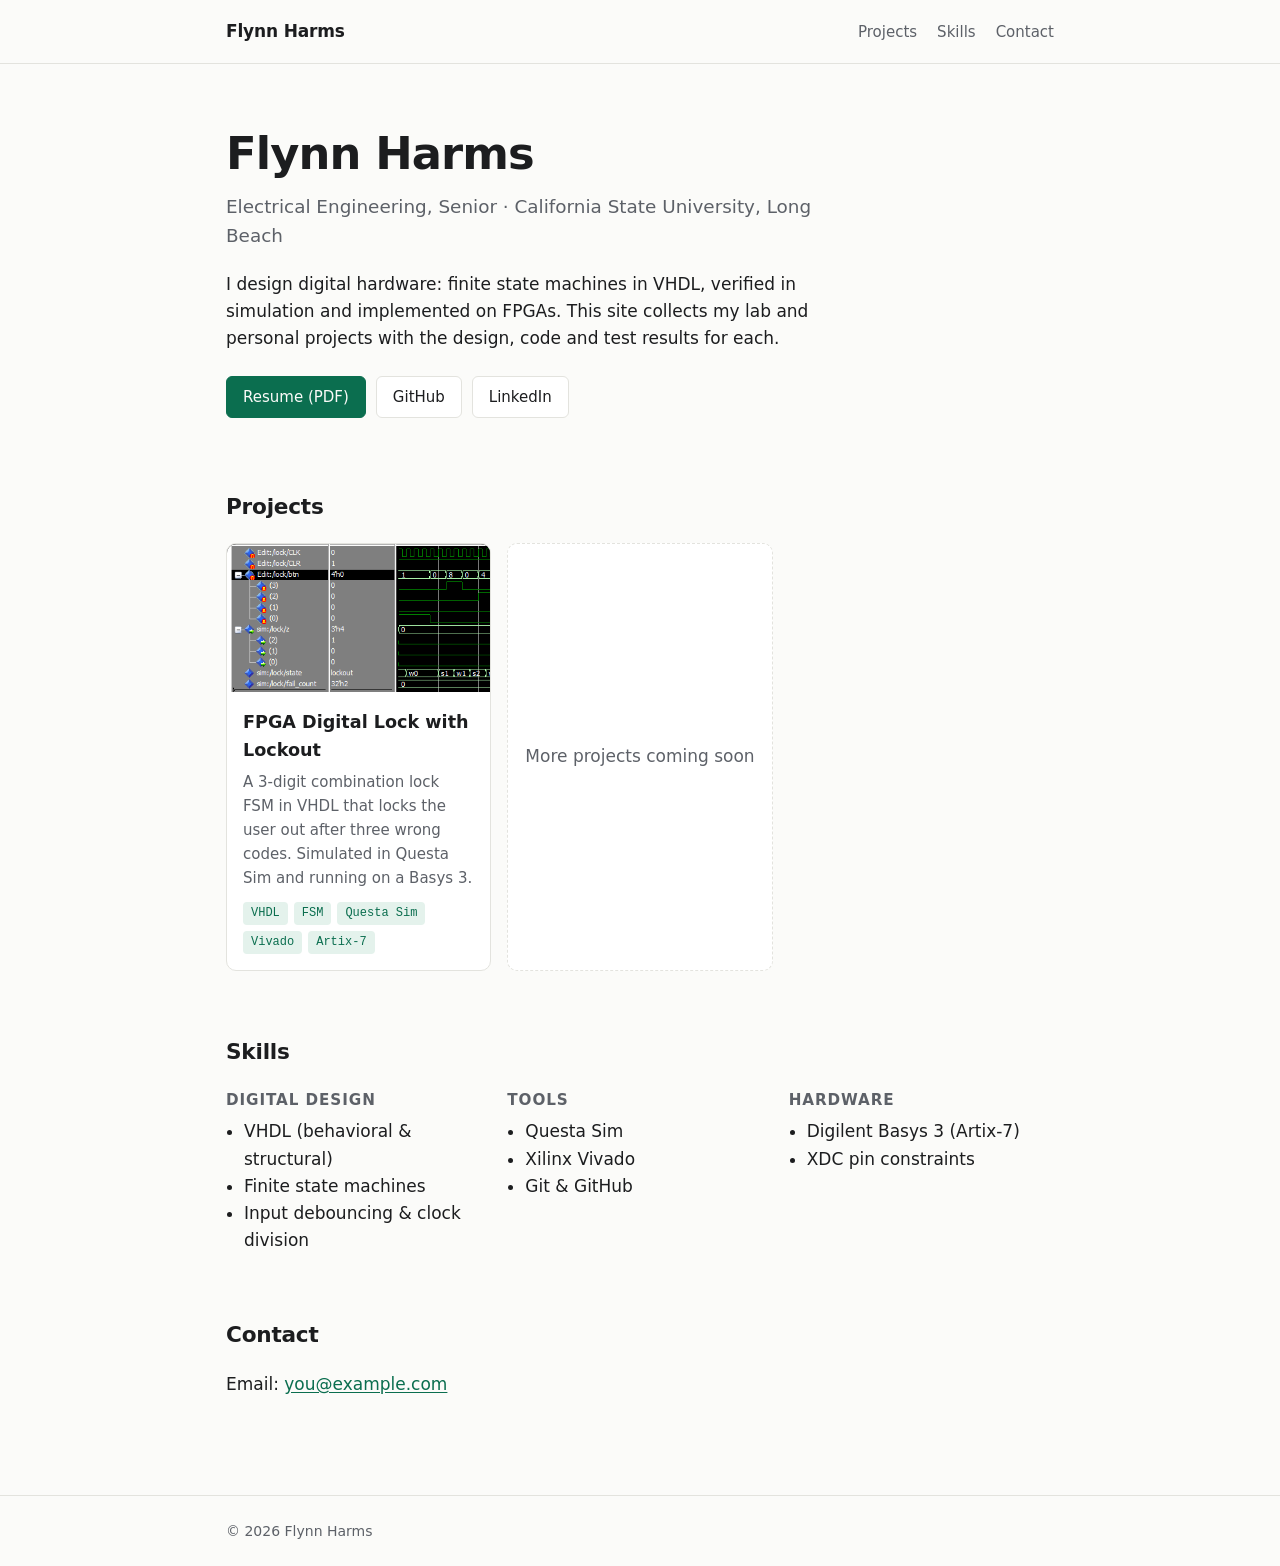
==== index.html @ 10660e9b "Add portfolio site with FPGA digital lock project Static HTML/CSS site for GitHub Pages: home page w" ====
<!doctype html>
<html lang="en">
<head>
  <meta charset="utf-8">
  <meta name="viewport" content="width=device-width, initial-scale=1">
  <title>Flynn Harms | Electrical Engineering</title>
  <meta name="description" content="Portfolio of Flynn Harms, electrical engineering student at California State University, Long Beach. Digital design, FPGA and embedded projects.">
  <link rel="stylesheet" href="assets/style.css">
</head>
<body>
  <header class="site-header">
    <div class="wrap">
      <a class="brand" href="./">Flynn Harms</a>
      <nav class="nav">
        <a href="#projects">Projects</a>
        <a href="#skills">Skills</a>
        <a href="#contact">Contact</a>
      </nav>
    </div>
  </header>

  <main class="wrap">
    <section class="hero">
      <h1>Flynn Harms</h1>
      <p class="role">Electrical Engineering, Senior · California State University, Long Beach</p>
      <p>
        I design digital hardware: finite state machines in VHDL, verified in simulation
        and implemented on FPGAs. This site collects my lab and personal projects
        with the design, code and test results for each.
      </p>
      <div class="links">
        <!-- TODO: add your resume PDF as assets/resume.pdf -->
        <a class="btn primary" href="assets/resume.pdf">Resume (PDF)</a>
        <a class="btn" href="https://github.com/flynnharms">GitHub</a>
        <!-- TODO: replace with your LinkedIn URL -->
        <a class="btn" href="https://www.linkedin.com/in/YOUR-LINKEDIN">LinkedIn</a>
      </div>
    </section>

    <section id="projects">
      <h2>Projects</h2>
      <div class="cards">
        <a class="card" href="projects/digital-lock/">
          <img src="projects/digital-lock/img/thumb.png" alt="Questa Sim waveform of the digital lock reaching the lockout state">
          <div class="body">
            <h3>FPGA Digital Lock with Lockout</h3>
            <p>A 3-digit combination lock FSM in VHDL that locks the user out after three wrong codes. Simulated in Questa Sim and running on a Basys 3.</p>
            <ul class="tags">
              <li>VHDL</li><li>FSM</li><li>Questa Sim</li><li>Vivado</li><li>Artix-7</li>
            </ul>
          </div>
        </a>

        <!-- Copy the card above for each new project -->
        <div class="card placeholder">
          <div class="body">More projects coming soon</div>
        </div>
      </div>
    </section>

    <section id="skills">
      <h2>Skills</h2>
      <div class="skills">
        <div>
          <h3>Digital design</h3>
          <ul>
            <li>VHDL (behavioral &amp; structural)</li>
            <li>Finite state machines</li>
            <li>Input debouncing &amp; clock division</li>
          </ul>
        </div>
        <div>
          <h3>Tools</h3>
          <ul>
            <li>Questa Sim</li>
            <li>Xilinx Vivado</li>
            <li>Git &amp; GitHub</li>
          </ul>
        </div>
        <div>
          <h3>Hardware</h3>
          <ul>
            <li>Digilent Basys 3 (Artix-7)</li>
            <li>XDC pin constraints</li>
          </ul>
        </div>
      </div>
    </section>

    <section id="contact">
      <h2>Contact</h2>
      <!-- TODO: put the email address you want recruiters to use -->
      <p>Email: <a href="mailto:you@example.com">you@example.com</a></p>
    </section>
  </main>

  <footer class="site-footer">
    <div class="wrap">© 2026 Flynn Harms</div>
  </footer>
</body>
</html>
---- assets/style.css ----
:root {
  --bg: #fbfbf9;
  --surface: #ffffff;
  --text: #1c1d1f;
  --muted: #5d6168;
  --line: #e3e3de;
  --accent: #0b6e4f;
  --accent-soft: #e4f2ec;
  --code-bg: #f3f3ef;
  --mono: ui-monospace, "SFMono-Regular", "JetBrains Mono", Menlo, Consolas, monospace;
  --sans: "Inter", system-ui, -apple-system, "Segoe UI", Roboto, sans-serif;
}

@media (prefers-color-scheme: dark) {
  :root {
    --bg: #121315;
    --surface: #1a1c1f;
    --text: #e8e8e6;
    --muted: #a0a4ab;
    --line: #2c2f33;
    --accent: #4cc79a;
    --accent-soft: #17332a;
    --code-bg: #1e2124;
  }
}

* { box-sizing: border-box; }

html { -webkit-text-size-adjust: 100%; }

body {
  margin: 0;
  background: var(--bg);
  color: var(--text);
  font-family: var(--sans);
  font-size: 17px;
  line-height: 1.6;
}

a { color: var(--accent); text-underline-offset: 2px; }
a:hover { text-decoration-thickness: 2px; }

.wrap { max-width: 860px; margin: 0 auto; padding: 0 16px; }

/* Header / nav */
.site-header { border-bottom: 1px solid var(--line); }
.site-header .wrap {
  display: flex; align-items: center; justify-content: space-between;
  gap: 16px; padding-top: 18px; padding-bottom: 18px; flex-wrap: wrap;
}
.brand { font-weight: 700; color: var(--text); text-decoration: none; letter-spacing: -0.01em; }
.nav { display: flex; gap: 20px; font-size: 15px; }
.nav a { color: var(--muted); text-decoration: none; }
.nav a:hover { color: var(--text); }

/* Hero */
.hero { padding: 64px 0 40px; }
.hero h1 { font-size: clamp(2rem, 5vw, 2.8rem); line-height: 1.15; margin: 0 0 12px; letter-spacing: -0.02em; }
.hero .role { font-size: 1.15rem; color: var(--muted); margin: 0 0 20px; }
.hero p { max-width: 640px; }
.links { display: flex; flex-wrap: wrap; gap: 10px; margin-top: 24px; }
.btn {
  display: inline-block; padding: 8px 16px; border: 1px solid var(--line);
  border-radius: 6px; text-decoration: none; color: var(--text); font-size: 15px;
  background: var(--surface);
}
.btn:hover { border-color: var(--accent); color: var(--accent); }
.btn.primary { background: var(--accent); border-color: var(--accent); color: var(--bg); }
.btn.primary:hover { opacity: 0.9; color: var(--bg); }

section { padding: 32px 0; }
h2 { font-size: 1.35rem; margin: 0 0 18px; letter-spacing: -0.01em; }
h3 { font-size: 1.1rem; margin: 28px 0 8px; }

/* Project cards */
.cards { display: grid; gap: 16px; grid-template-columns: repeat(auto-fill, minmax(260px, 1fr)); }
.card {
  display: flex; flex-direction: column; background: var(--surface);
  border: 1px solid var(--line); border-radius: 10px; overflow: hidden;
  text-decoration: none; color: var(--text); transition: border-color .15s;
}
.card:hover { border-color: var(--accent); }
.card img { width: 100%; aspect-ratio: 16 / 9; object-fit: cover; object-position: left top; background: #000; display: block; }
.card .body { padding: 16px; }
.card h3 { margin: 0 0 6px; }
.card p { margin: 0 0 12px; color: var(--muted); font-size: 15px; }
.card.placeholder { border-style: dashed; justify-content: center; min-height: 200px; }
.card.placeholder .body { text-align: center; color: var(--muted); }

.tags { display: flex; flex-wrap: wrap; gap: 6px; padding: 0; margin: 0; list-style: none; }
.tags li {
  font-family: var(--mono); font-size: 12px; padding: 2px 8px;
  border-radius: 4px; background: var(--accent-soft); color: var(--accent);
}

/* Skills */
.skills { display: grid; gap: 16px; grid-template-columns: repeat(auto-fill, minmax(220px, 1fr)); }
.skills h3 { margin: 0 0 6px; font-size: 0.95rem; text-transform: uppercase; letter-spacing: 0.06em; color: var(--muted); }
.skills ul { margin: 0; padding-left: 18px; }

/* Project page */
.breadcrumb { font-size: 14px; color: var(--muted); margin: 32px 0 8px; }
.breadcrumb a { color: var(--muted); }
.project-title { font-size: clamp(1.8rem, 4.5vw, 2.4rem); line-height: 1.2; margin: 0 0 10px; letter-spacing: -0.02em; }
.lede { font-size: 1.1rem; color: var(--muted); margin: 0 0 18px; }

.facts {
  display: grid; grid-template-columns: repeat(auto-fit, minmax(170px, 1fr));
  gap: 1px; background: var(--line); border: 1px solid var(--line);
  border-radius: 10px; overflow: hidden; margin: 24px 0;
}
.facts div { background: var(--surface); padding: 12px 14px; }
.facts dt { font-size: 12px; text-transform: uppercase; letter-spacing: 0.06em; color: var(--muted); }
.facts dd { margin: 2px 0 0; font-weight: 600; font-size: 15px; }

figure { margin: 24px 0; }
figure img { width: 100%; height: auto; border: 1px solid var(--line); border-radius: 8px; display: block; }
figcaption { font-size: 14px; color: var(--muted); margin-top: 8px; }

.scroll-x { overflow-x: auto; }
table { border-collapse: collapse; width: 100%; font-size: 15px; }
th, td { text-align: left; padding: 8px 12px; border-bottom: 1px solid var(--line); white-space: nowrap; }
th { font-size: 13px; text-transform: uppercase; letter-spacing: 0.05em; color: var(--muted); font-weight: 600; }
td code { font-family: var(--mono); }

code { font-family: var(--mono); font-size: 0.9em; background: var(--code-bg); padding: 1px 5px; border-radius: 4px; }
pre {
  font-family: var(--mono); font-size: 13.5px; line-height: 1.5;
  background: var(--code-bg); border: 1px solid var(--line); border-radius: 8px;
  padding: 14px 16px; overflow-x: auto;
}
pre code { background: none; padding: 0; font-size: inherit; }

.flow { display: flex; flex-wrap: wrap; align-items: center; gap: 8px; font-family: var(--mono); font-size: 14px; margin: 16px 0; }
.flow span { padding: 6px 10px; border: 1px solid var(--line); border-radius: 6px; background: var(--surface); }
.flow i { font-style: normal; color: var(--muted); }

.site-footer { border-top: 1px solid var(--line); margin-top: 48px; padding: 24px 0; font-size: 14px; color: var(--muted); }
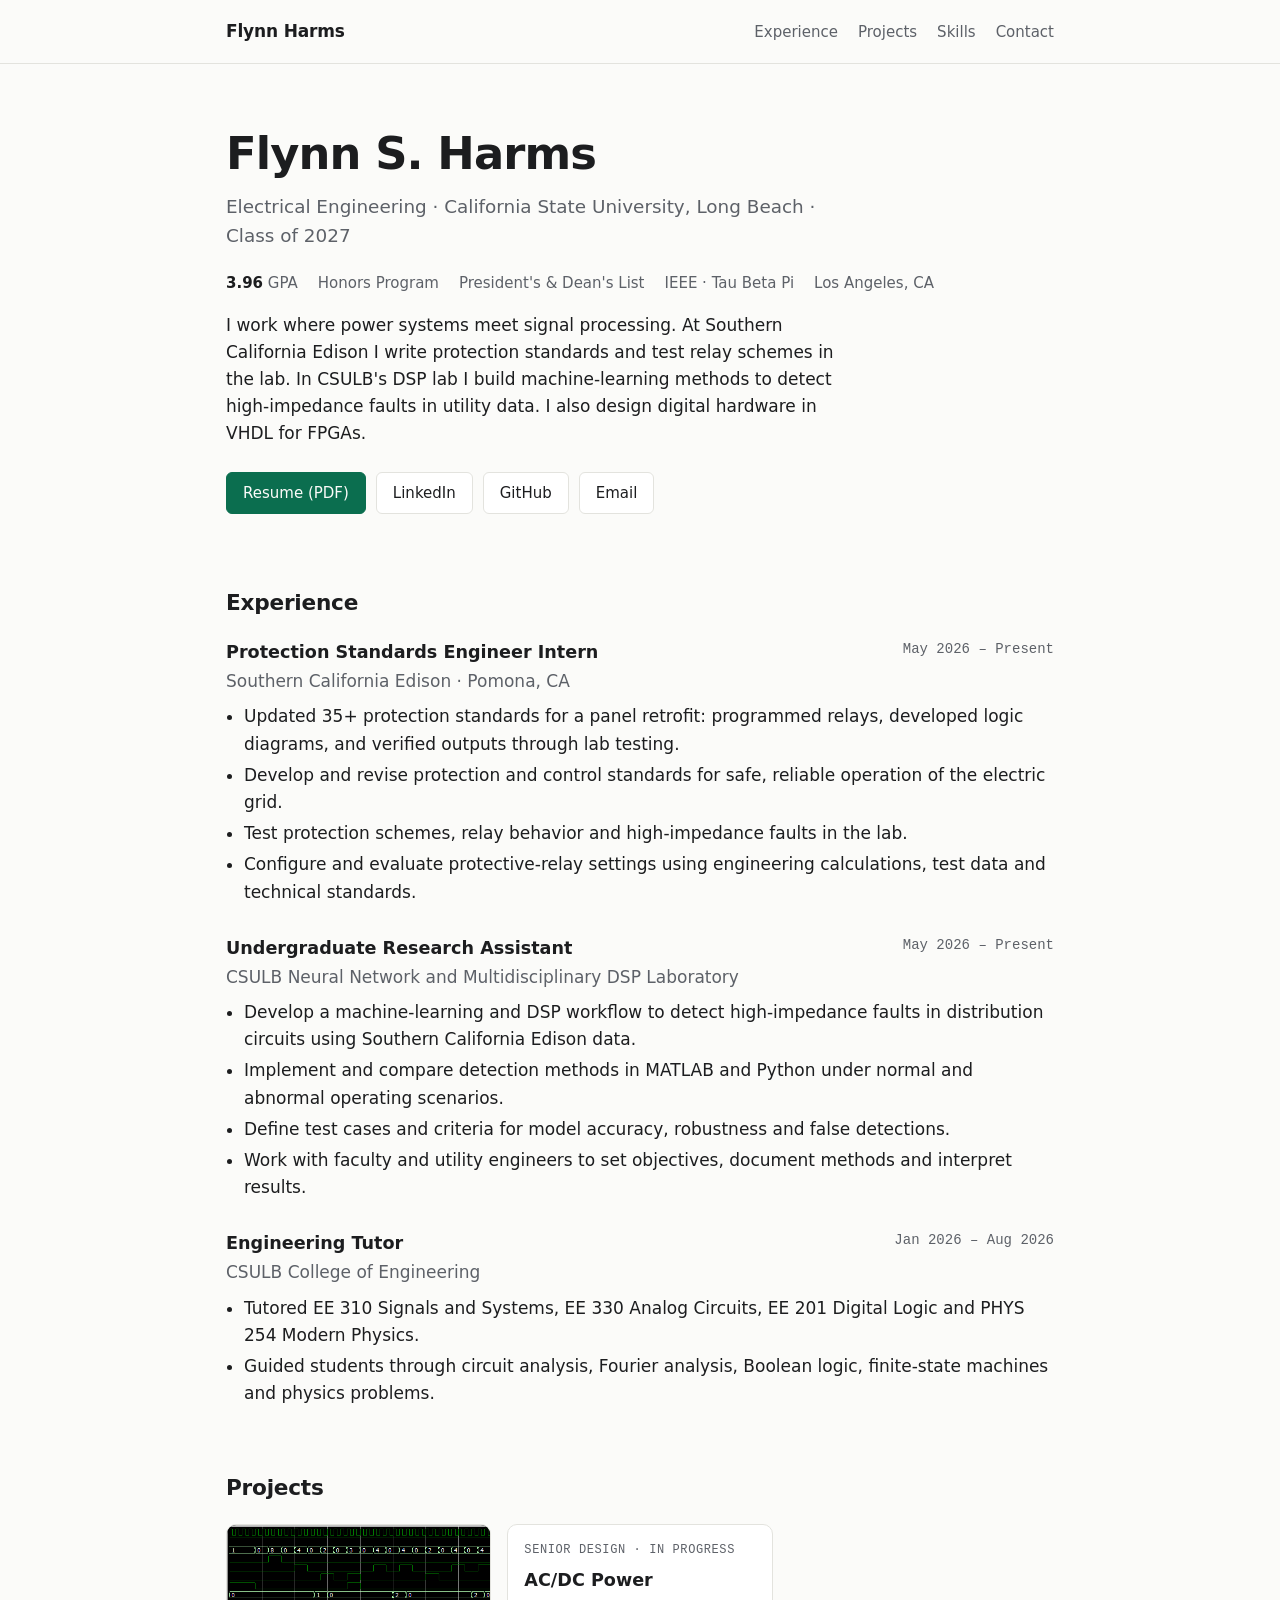
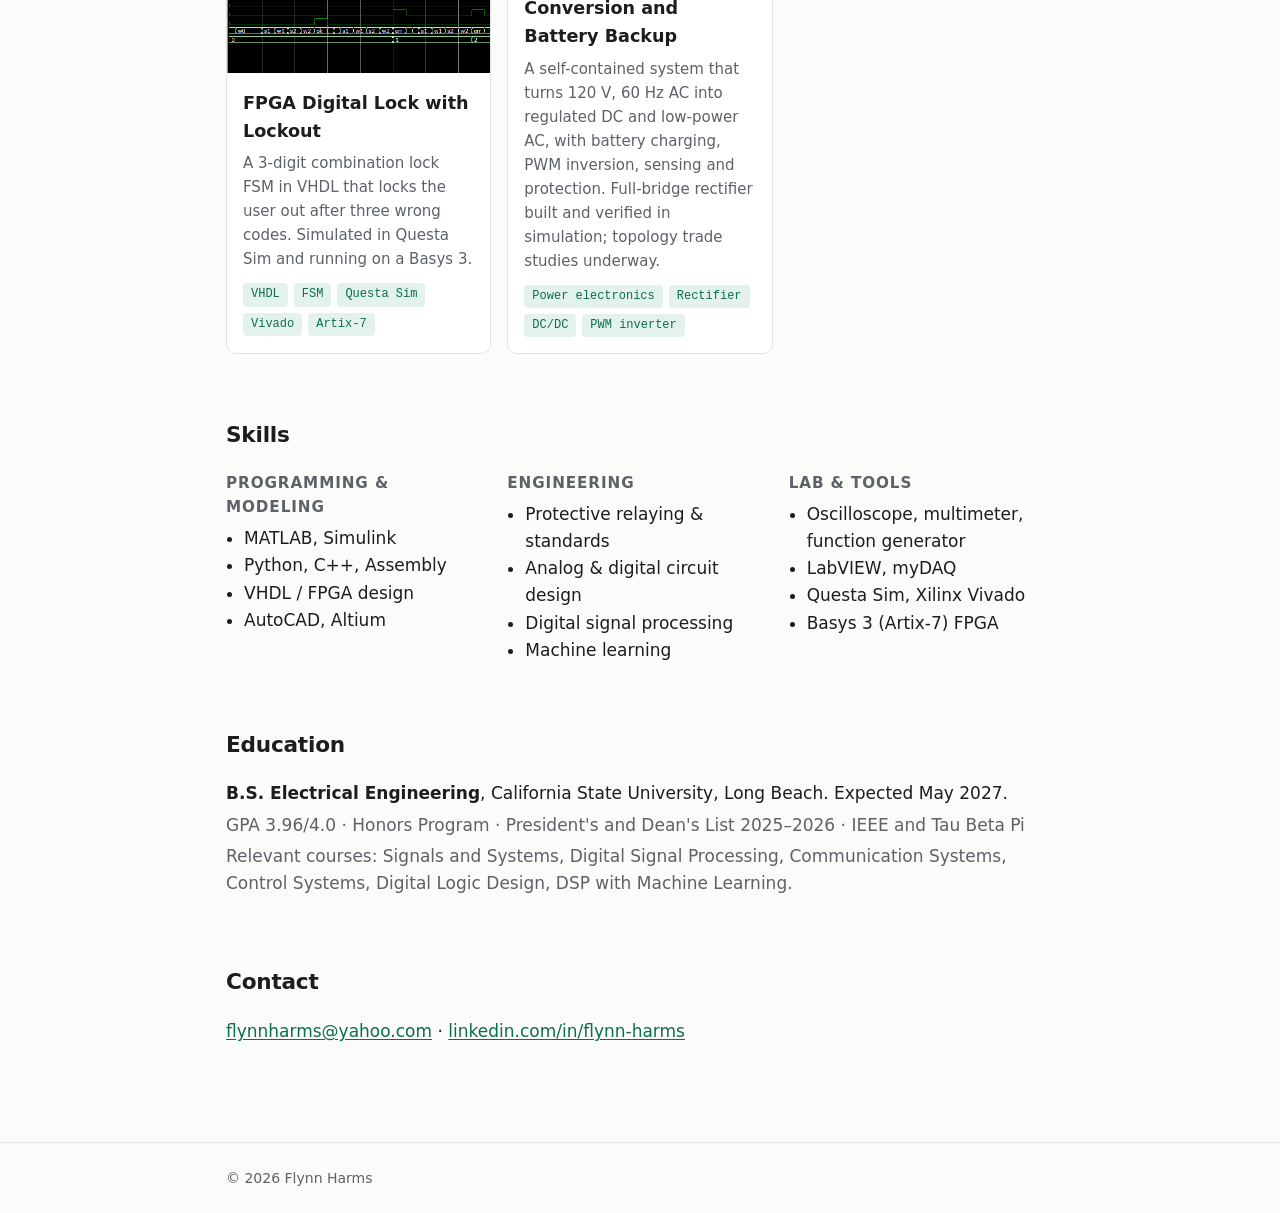
==== commit f2965a1f: "Add resume details: experience, education, skills, capstone Adds the resume PDF, an Experience secti" ====
--- a/index.html
+++ b/index.html
@@ -4,7 +4,7 @@
   <meta charset="utf-8">
   <meta name="viewport" content="width=device-width, initial-scale=1">
   <title>Flynn Harms | Electrical Engineering</title>
-  <meta name="description" content="Portfolio of Flynn Harms, electrical engineering student at California State University, Long Beach. Digital design, FPGA and embedded projects.">
+  <meta name="description" content="Portfolio of Flynn Harms, electrical engineering student at California State University, Long Beach. Power system protection, DSP and machine learning, and FPGA design.">
   <link rel="stylesheet" href="assets/style.css">
 </head>
 <body>
@@ -12,6 +12,7 @@
     <div class="wrap">
       <a class="brand" href="./">Flynn Harms</a>
       <nav class="nav">
+        <a href="#experience">Experience</a>
         <a href="#projects">Projects</a>
         <a href="#skills">Skills</a>
         <a href="#contact">Contact</a>
@@ -21,19 +22,71 @@
 
   <main class="wrap">
     <section class="hero">
-      <h1>Flynn Harms</h1>
-      <p class="role">Electrical Engineering, Senior · California State University, Long Beach</p>
+      <h1>Flynn S. Harms</h1>
+      <p class="role">Electrical Engineering · California State University, Long Beach · Class of 2027</p>
+      <ul class="highlights">
+        <li><strong>3.96</strong> GPA</li>
+        <li>Honors Program</li>
+        <li>President's &amp; Dean's List</li>
+        <li>IEEE · Tau Beta Pi</li>
+        <li>Los Angeles, CA</li>
+      </ul>
       <p>
-        I design digital hardware: finite state machines in VHDL, verified in simulation
-        and implemented on FPGAs. This site collects my lab and personal projects
-        with the design, code and test results for each.
+        I work where power systems meet signal processing. At Southern California Edison I write
+        protection standards and test relay schemes in the lab. In CSULB's DSP lab I build machine-learning
+        methods to detect high-impedance faults in utility data. I also design digital hardware in VHDL
+        for FPGAs.
       </p>
       <div class="links">
-        <!-- TODO: add your resume PDF as assets/resume.pdf -->
         <a class="btn primary" href="assets/resume.pdf">Resume (PDF)</a>
+        <a class="btn" href="https://www.linkedin.com/in/flynn-harms/">LinkedIn</a>
         <a class="btn" href="https://github.com/flynnharms">GitHub</a>
-        <!-- TODO: replace with your LinkedIn URL -->
-        <a class="btn" href="https://www.linkedin.com/in/YOUR-LINKEDIN">LinkedIn</a>
+        <a class="btn" href="mailto:flynnharms@yahoo.com">Email</a>
+      </div>
+    </section>
+
+    <section id="experience">
+      <h2>Experience</h2>
+      <div class="jobs">
+        <article class="job">
+          <header>
+            <h3>Protection Standards Engineer Intern</h3>
+            <span class="when">May 2026 – Present</span>
+          </header>
+          <p class="org">Southern California Edison · Pomona, CA</p>
+          <ul>
+            <li>Updated 35+ protection standards for a panel retrofit: programmed relays, developed logic diagrams, and verified outputs through lab testing.</li>
+            <li>Develop and revise protection and control standards for safe, reliable operation of the electric grid.</li>
+            <li>Test protection schemes, relay behavior and high-impedance faults in the lab.</li>
+            <li>Configure and evaluate protective-relay settings using engineering calculations, test data and technical standards.</li>
+          </ul>
+        </article>
+
+        <article class="job">
+          <header>
+            <h3>Undergraduate Research Assistant</h3>
+            <span class="when">May 2026 – Present</span>
+          </header>
+          <p class="org">CSULB Neural Network and Multidisciplinary DSP Laboratory</p>
+          <ul>
+            <li>Develop a machine-learning and DSP workflow to detect high-impedance faults in distribution circuits using Southern California Edison data.</li>
+            <li>Implement and compare detection methods in MATLAB and Python under normal and abnormal operating scenarios.</li>
+            <li>Define test cases and criteria for model accuracy, robustness and false detections.</li>
+            <li>Work with faculty and utility engineers to set objectives, document methods and interpret results.</li>
+          </ul>
+        </article>
+
+        <article class="job">
+          <header>
+            <h3>Engineering Tutor</h3>
+            <span class="when">Jan 2026 – Aug 2026</span>
+          </header>
+          <p class="org">CSULB College of Engineering</p>
+          <ul>
+            <li>Tutored EE 310 Signals and Systems, EE 330 Analog Circuits, EE 201 Digital Logic and PHYS 254 Modern Physics.</li>
+            <li>Guided students through circuit analysis, Fourier analysis, Boolean logic, finite-state machines and physics problems.</li>
+          </ul>
+        </article>
       </div>
     </section>
 
@@ -51,9 +104,16 @@
           </div>
         </a>
 
-        <!-- Copy the card above for each new project -->
-        <div class="card placeholder">
-          <div class="body">More projects coming soon</div>
+        <!-- When the capstone has a page, change this div to <a class="card" href="projects/capstone/"> and drop "static" -->
+        <div class="card static">
+          <div class="body">
+            <p class="status">Senior design · In progress</p>
+            <h3>AC/DC Power Conversion and Battery Backup</h3>
+            <p>A self-contained system that turns 120 V, 60 Hz AC into regulated DC and low-power AC, with battery charging, PWM inversion, sensing and protection. Full-bridge rectifier built and verified in simulation; topology trade studies underway.</p>
+            <ul class="tags">
+              <li>Power electronics</li><li>Rectifier</li><li>DC/DC</li><li>PWM inverter</li>
+            </ul>
+          </div>
         </div>
       </div>
     </section>
@@ -62,35 +122,48 @@
       <h2>Skills</h2>
       <div class="skills">
         <div>
-          <h3>Digital design</h3>
+          <h3>Programming &amp; modeling</h3>
           <ul>
-            <li>VHDL (behavioral &amp; structural)</li>
-            <li>Finite state machines</li>
-            <li>Input debouncing &amp; clock division</li>
+            <li>MATLAB, Simulink</li>
+            <li>Python, C++, Assembly</li>
+            <li>VHDL / FPGA design</li>
+            <li>AutoCAD, Altium</li>
           </ul>
         </div>
         <div>
-          <h3>Tools</h3>
+          <h3>Engineering</h3>
           <ul>
-            <li>Questa Sim</li>
-            <li>Xilinx Vivado</li>
-            <li>Git &amp; GitHub</li>
+            <li>Protective relaying &amp; standards</li>
+            <li>Analog &amp; digital circuit design</li>
+            <li>Digital signal processing</li>
+            <li>Machine learning</li>
           </ul>
         </div>
         <div>
-          <h3>Hardware</h3>
+          <h3>Lab &amp; tools</h3>
           <ul>
-            <li>Digilent Basys 3 (Artix-7)</li>
-            <li>XDC pin constraints</li>
+            <li>Oscilloscope, multimeter, function generator</li>
+            <li>LabVIEW, myDAQ</li>
+            <li>Questa Sim, Xilinx Vivado</li>
+            <li>Basys 3 (Artix-7) FPGA</li>
           </ul>
         </div>
       </div>
     </section>
 
+    <section class="edu">
+      <h2>Education</h2>
+      <p><strong>B.S. Electrical Engineering</strong>, California State University, Long Beach. Expected May 2027.</p>
+      <p class="muted">GPA 3.96/4.0 · Honors Program · President's and Dean's List 2025–2026 · IEEE and Tau Beta Pi</p>
+      <p class="muted">Relevant courses: Signals and Systems, Digital Signal Processing, Communication Systems, Control Systems, Digital Logic Design, DSP with Machine Learning.</p>
+    </section>
+
     <section id="contact">
       <h2>Contact</h2>
-      <!-- TODO: put the email address you want recruiters to use -->
-      <p>Email: <a href="mailto:you@example.com">you@example.com</a></p>
+      <p>
+        <a href="mailto:flynnharms@yahoo.com">flynnharms@yahoo.com</a> ·
+        <a href="https://www.linkedin.com/in/flynn-harms/">linkedin.com/in/flynn-harms</a>
+      </p>
     </section>
   </main>
 
--- a/assets/style.css
+++ b/assets/style.css
@@ -136,3 +136,23 @@
 .flow i { font-style: normal; color: var(--muted); }
 
 .site-footer { border-top: 1px solid var(--line); margin-top: 48px; padding: 24px 0; font-size: 14px; color: var(--muted); }
+
+/* Hero quick facts */
+.highlights { display: flex; flex-wrap: wrap; gap: 8px 20px; padding: 0; margin: 0 0 4px; list-style: none; font-size: 15px; color: var(--muted); }
+.highlights strong { color: var(--text); }
+
+/* Experience timeline */
+.jobs { display: grid; gap: 28px; }
+.job header { display: flex; flex-wrap: wrap; justify-content: space-between; gap: 4px 16px; }
+.job h3 { margin: 0; }
+.job .org { margin: 2px 0 8px; color: var(--muted); }
+.job .when { font-size: 14px; color: var(--muted); font-family: var(--mono); white-space: nowrap; }
+.job ul { margin: 0; padding-left: 18px; }
+.job li + li { margin-top: 4px; }
+
+.card .status { font-family: var(--mono); font-size: 12px; color: var(--muted); margin: 0 0 6px; text-transform: uppercase; letter-spacing: 0.05em; }
+.card.static { cursor: default; }
+.card.static:hover { border-color: var(--line); }
+
+.edu p { margin: 0 0 4px; }
+.edu .muted { color: var(--muted); }
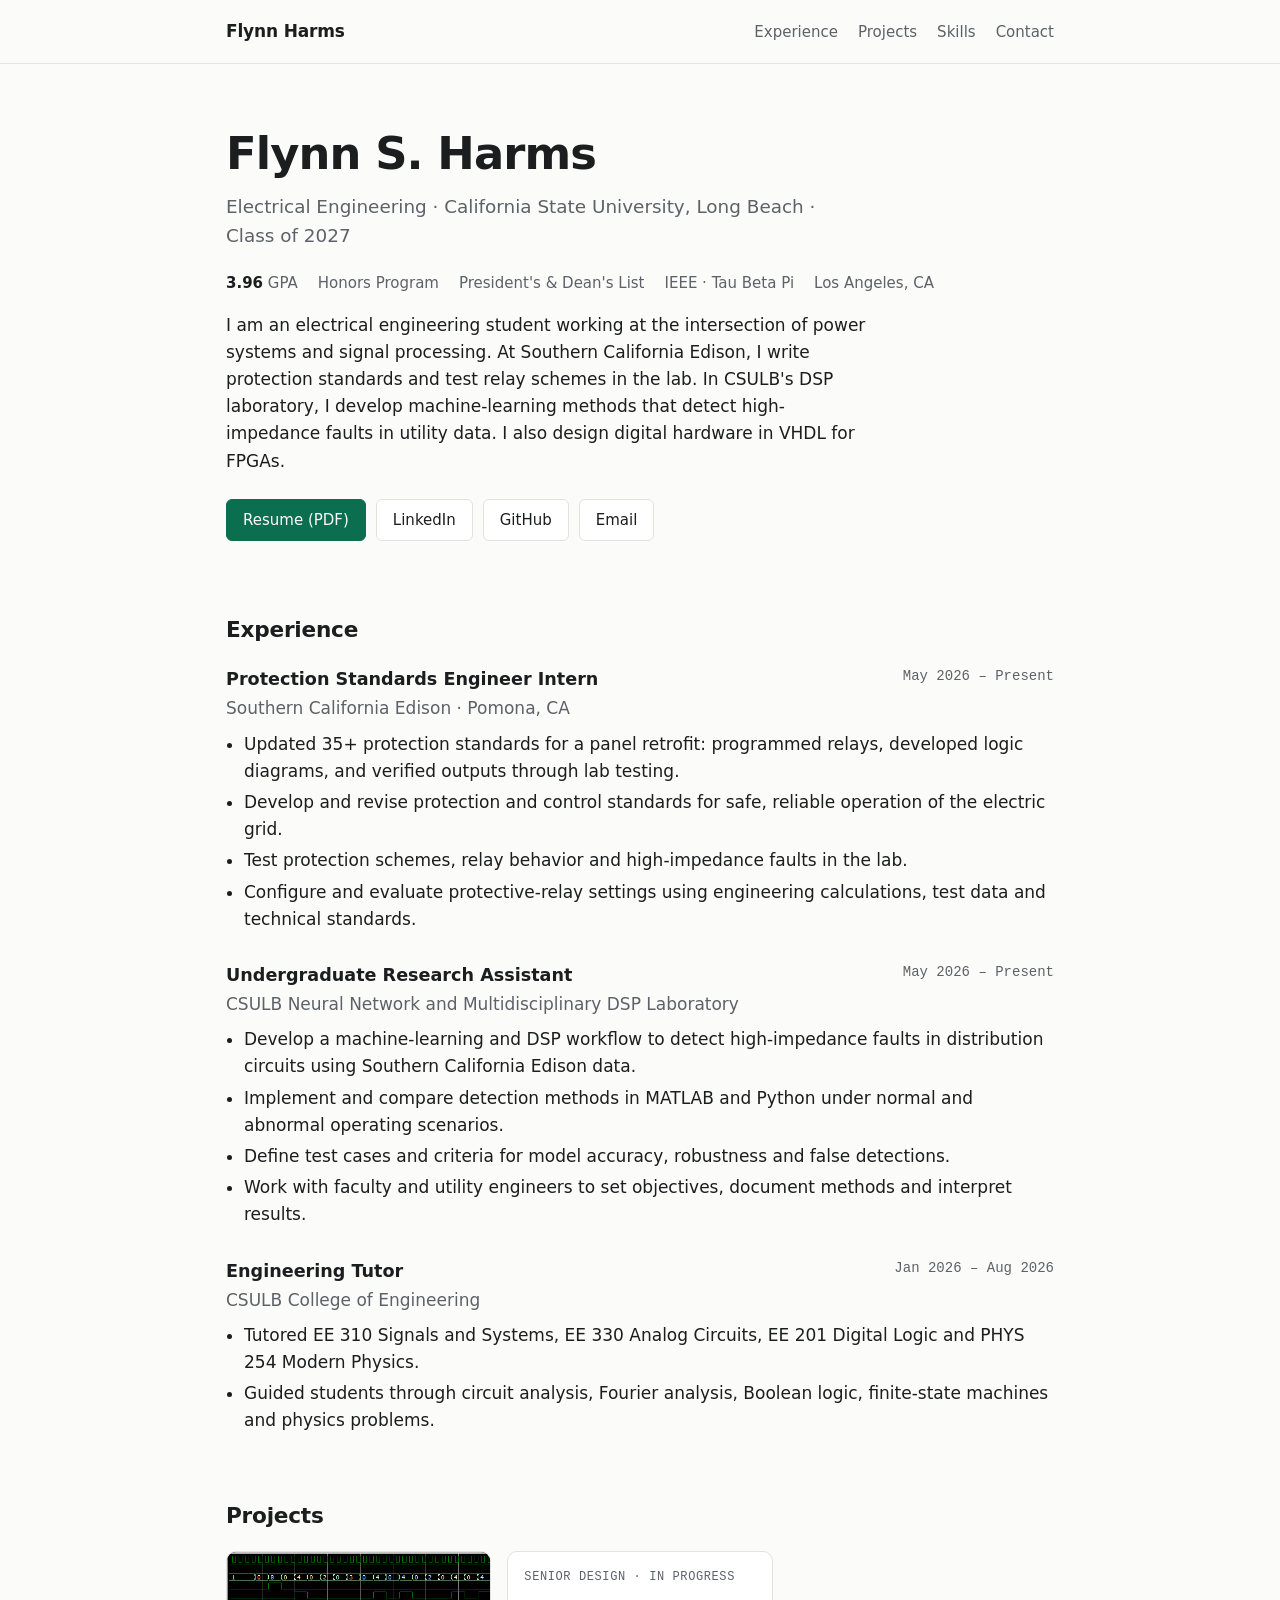
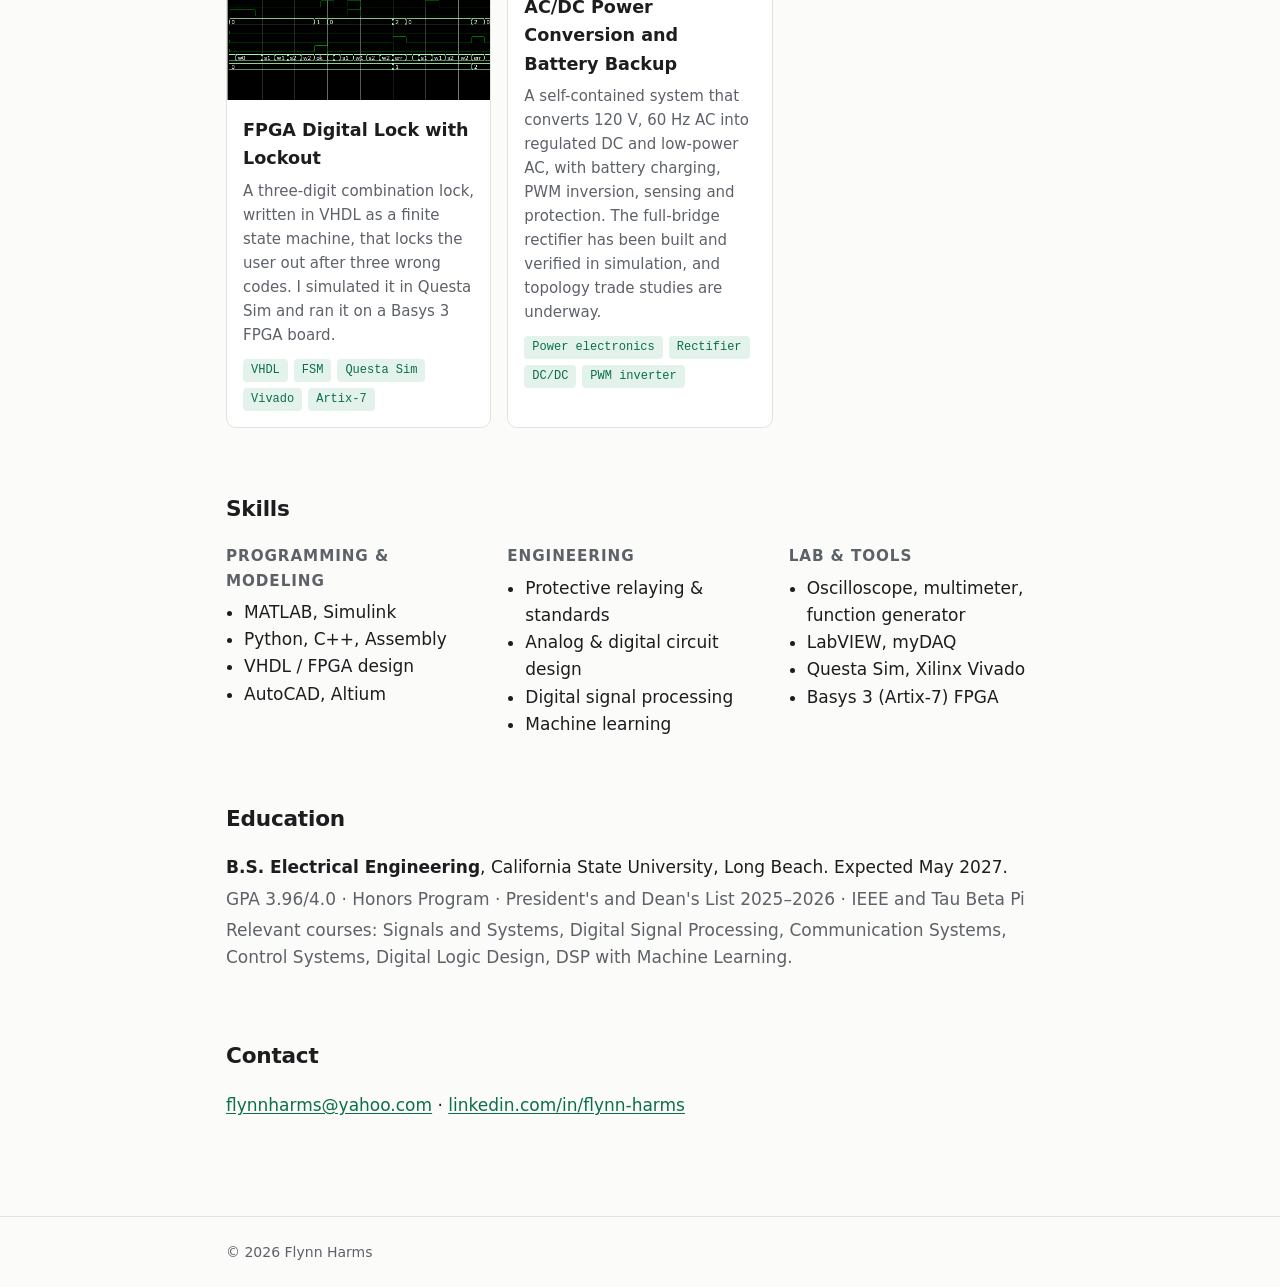
==== commit 02ebbb0a: "Fix grammar in home page descriptions Replace sentence fragments in the project cards and page descr" ====
--- a/index.html
+++ b/index.html
@@ -4,7 +4,7 @@
   <meta charset="utf-8">
   <meta name="viewport" content="width=device-width, initial-scale=1">
   <title>Flynn Harms | Electrical Engineering</title>
-  <meta name="description" content="Portfolio of Flynn Harms, electrical engineering student at California State University, Long Beach. Power system protection, DSP and machine learning, and FPGA design.">
+  <meta name="description" content="Portfolio of Flynn Harms, an electrical engineering student at California State University, Long Beach, working in power system protection, DSP and machine learning, and FPGA design.">
   <link rel="stylesheet" href="assets/style.css">
 </head>
 <body>
@@ -32,10 +32,10 @@
         <li>Los Angeles, CA</li>
       </ul>
       <p>
-        I work where power systems meet signal processing. At Southern California Edison I write
-        protection standards and test relay schemes in the lab. In CSULB's DSP lab I build machine-learning
-        methods to detect high-impedance faults in utility data. I also design digital hardware in VHDL
-        for FPGAs.
+        I am an electrical engineering student working at the intersection of power systems and
+        signal processing. At Southern California Edison, I write protection standards and test relay
+        schemes in the lab. In CSULB's DSP laboratory, I develop machine-learning methods that detect
+        high-impedance faults in utility data. I also design digital hardware in VHDL for FPGAs.
       </p>
       <div class="links">
         <a class="btn primary" href="assets/resume.pdf">Resume (PDF)</a>
@@ -97,7 +97,7 @@
           <img src="projects/digital-lock/img/thumb.png" alt="Questa Sim waveform of the digital lock reaching the lockout state">
           <div class="body">
             <h3>FPGA Digital Lock with Lockout</h3>
-            <p>A 3-digit combination lock FSM in VHDL that locks the user out after three wrong codes. Simulated in Questa Sim and running on a Basys 3.</p>
+            <p>A three-digit combination lock, written in VHDL as a finite state machine, that locks the user out after three wrong codes. I simulated it in Questa Sim and ran it on a Basys 3 FPGA board.</p>
             <ul class="tags">
               <li>VHDL</li><li>FSM</li><li>Questa Sim</li><li>Vivado</li><li>Artix-7</li>
             </ul>
@@ -109,7 +109,7 @@
           <div class="body">
             <p class="status">Senior design · In progress</p>
             <h3>AC/DC Power Conversion and Battery Backup</h3>
-            <p>A self-contained system that turns 120 V, 60 Hz AC into regulated DC and low-power AC, with battery charging, PWM inversion, sensing and protection. Full-bridge rectifier built and verified in simulation; topology trade studies underway.</p>
+            <p>A self-contained system that converts 120 V, 60 Hz AC into regulated DC and low-power AC, with battery charging, PWM inversion, sensing and protection. The full-bridge rectifier has been built and verified in simulation, and topology trade studies are underway.</p>
             <ul class="tags">
               <li>Power electronics</li><li>Rectifier</li><li>DC/DC</li><li>PWM inverter</li>
             </ul>
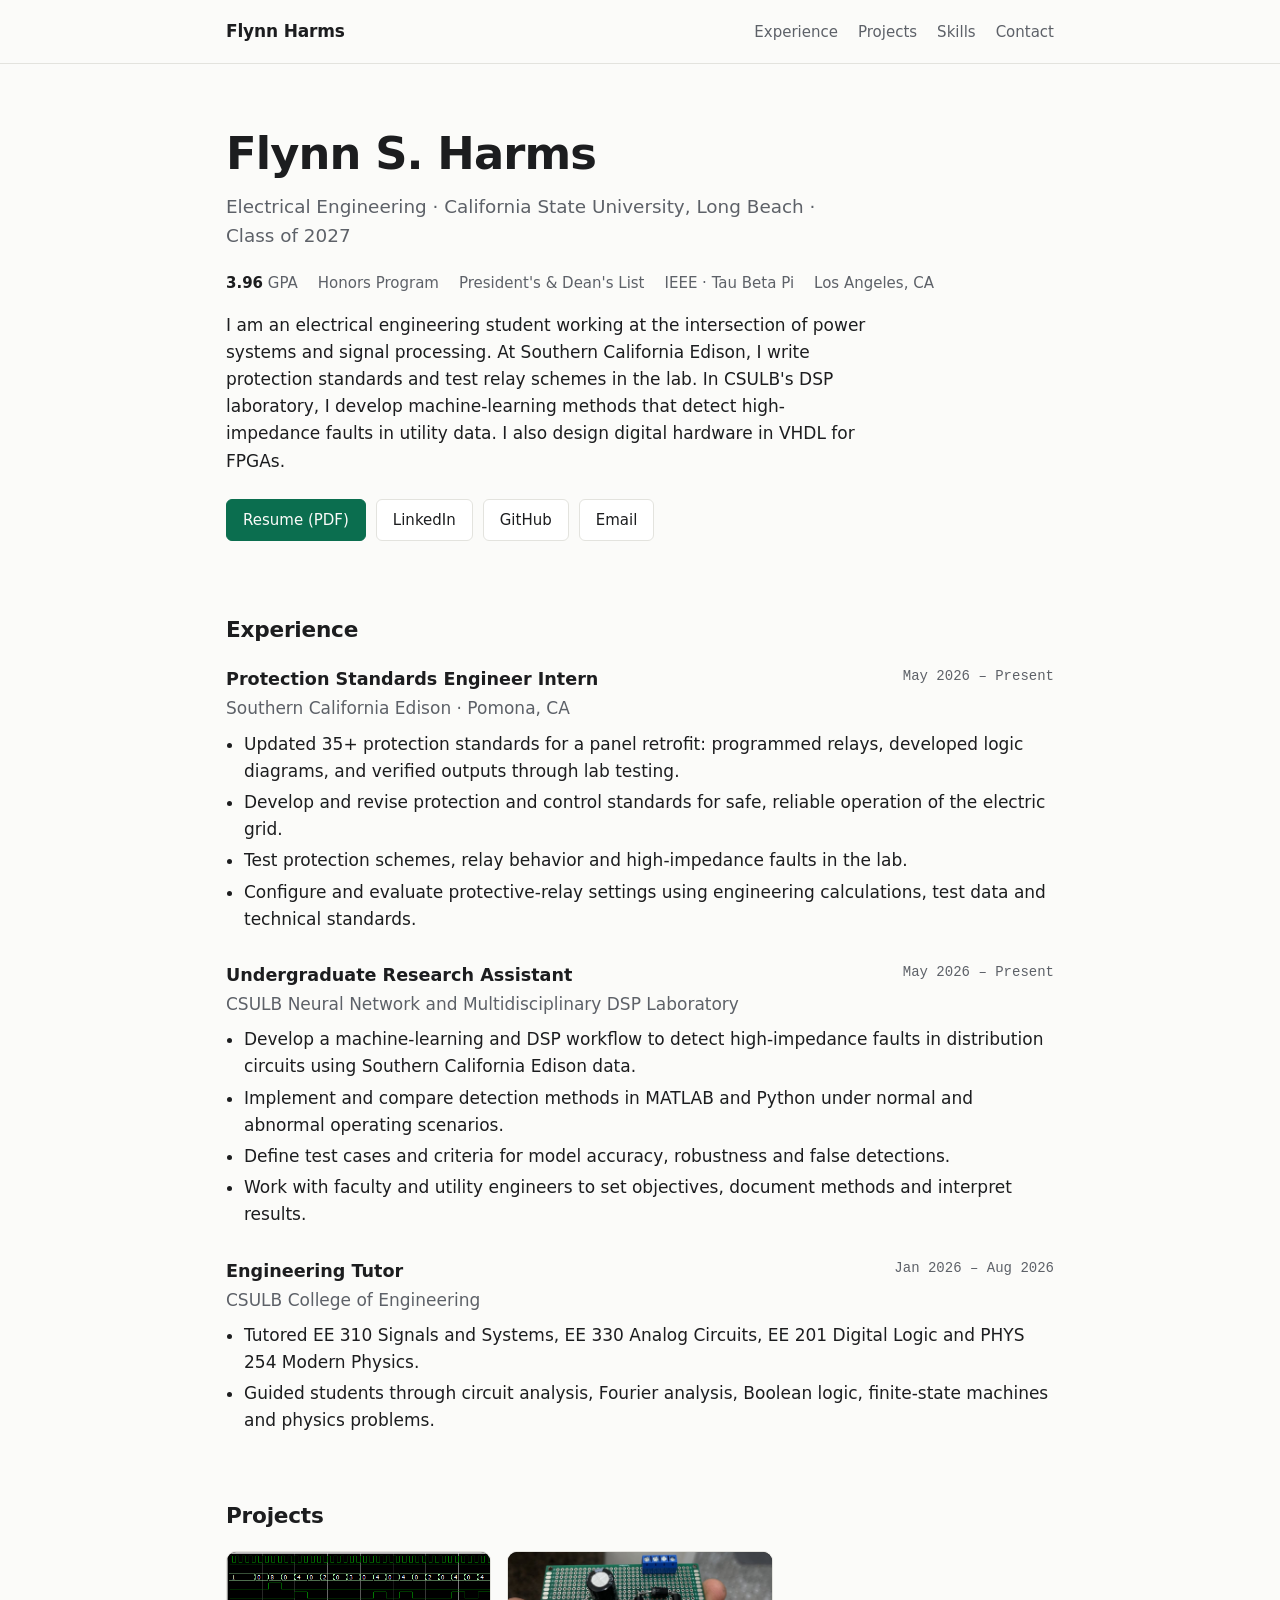
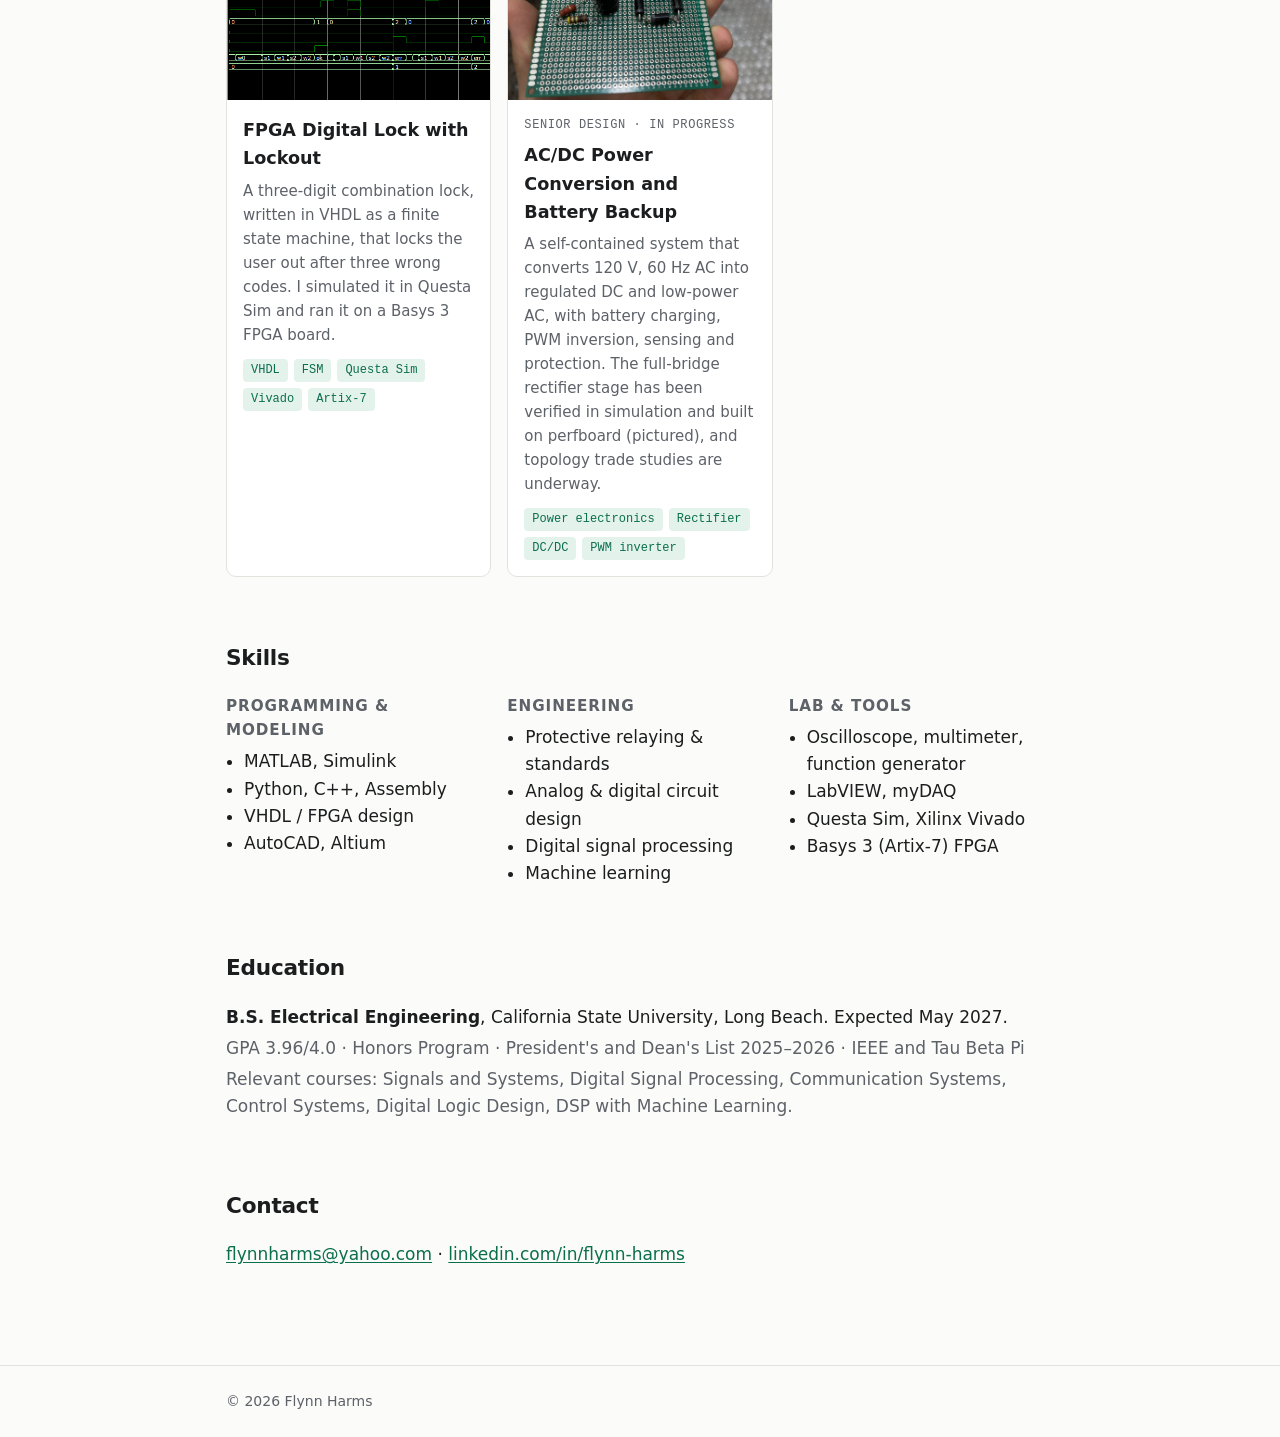
==== commit 28e3c202: "Add rectifier photo to power converter project" ====
--- a/index.html
+++ b/index.html
@@ -104,12 +104,12 @@
           </div>
         </a>
 
-        <!-- When the capstone has a page, change this div to <a class="card" href="projects/capstone/"> and drop "static" -->
         <div class="card static">
+          <img src="projects/power-converter/img/rectifier.jpg" alt="Full-bridge rectifier with four diodes, filter capacitor and terminal block on perfboard">
           <div class="body">
             <p class="status">Senior design · In progress</p>
             <h3>AC/DC Power Conversion and Battery Backup</h3>
-            <p>A self-contained system that converts 120 V, 60 Hz AC into regulated DC and low-power AC, with battery charging, PWM inversion, sensing and protection. The full-bridge rectifier has been built and verified in simulation, and topology trade studies are underway.</p>
+            <p>A self-contained system that converts 120 V, 60 Hz AC into regulated DC and low-power AC, with battery charging, PWM inversion, sensing and protection. The full-bridge rectifier stage has been verified in simulation and built on perfboard (pictured), and topology trade studies are underway.</p>
             <ul class="tags">
               <li>Power electronics</li><li>Rectifier</li><li>DC/DC</li><li>PWM inverter</li>
             </ul>
--- a/assets/style.css
+++ b/assets/style.css
@@ -156,3 +156,4 @@
 
 .edu p { margin: 0 0 4px; }
 .edu .muted { color: var(--muted); }
+
